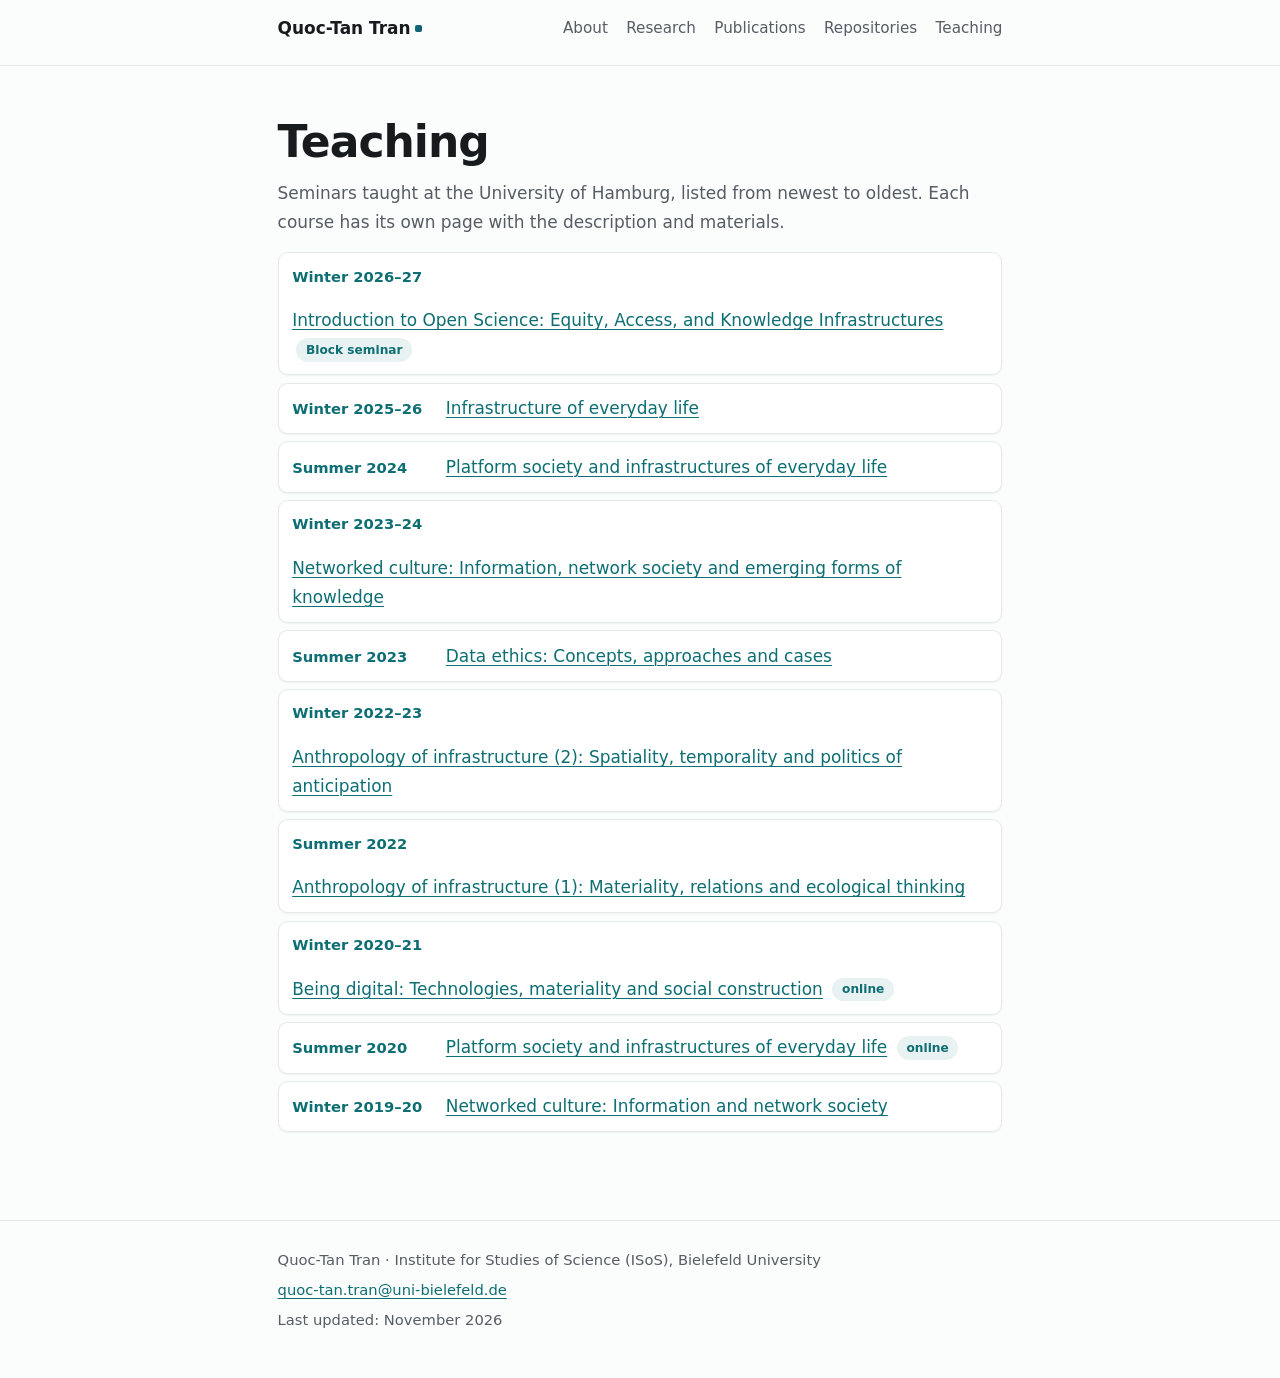
==== teaching/index.html @ 623a3fcb "Add teaching overview and per-course pages (10 courses, newest to oldest)" ====
<!doctype html>
<html lang="en">
<head>
  <meta charset="utf-8">
  <meta name="viewport" content="width=device-width, initial-scale=1">
  <title>Teaching · Quoc-Tan Tran</title>
  <meta name="description" content="Seminars taught by Quoc-Tan Tran at the University of Hamburg, from newest to oldest: open science, data ethics, platform society, networked culture, and the anthropology of infrastructure.">
  <link rel="stylesheet" href="../style.css">
</head>
<body>
  <a class="skip" href="#main">Skip to content</a>

  <header class="site-header">
    <div class="wrap header-inner">
      <a class="site-name" href="../index.html">Quoc-Tan Tran</a>
      <nav aria-label="Main navigation">
        <ul>
          <li><a href="../index.html#about">About</a></li>
          <li><a href="../index.html#research">Research</a></li>
          <li><a href="../index.html#publications">Publications</a></li>
          <li><a href="../index.html#repositories">Repositories</a></li>
          <li><a href="index.html">Teaching</a></li>
        </ul>
      </nav>
    </div>
  </header>

  <main id="main" class="wrap">
    <section id="teaching" aria-labelledby="teaching-heading">
      <h1 id="teaching-heading">Teaching</h1>
      <p class="meta">Seminars taught at the University of Hamburg, listed from newest to oldest. Each course has its own page with the description and materials.</p>

      <ul class="course-list">
        <li>
          <span class="term">Winter 2026–27</span>
          <span><a href="open-science-w2627/index.html">Introduction to Open Science: Equity, Access, and Knowledge Infrastructures</a> <span class="tag">Block seminar</span></span>
        </li>
        <li>
          <span class="term">Winter 2025–26</span>
          <span><a href="infrastructure-everyday-life-w2526/index.html">Infrastructure of everyday life</a></span>
        </li>
        <li>
          <span class="term">Summer 2024</span>
          <span><a href="platform-society-s2024/index.html">Platform society and infrastructures of everyday life</a></span>
        </li>
        <li>
          <span class="term">Winter 2023–24</span>
          <span><a href="networked-culture-w2324/index.html">Networked culture: Information, network society and emerging forms of knowledge</a></span>
        </li>
        <li>
          <span class="term">Summer 2023</span>
          <span><a href="data-ethics-s2023/index.html">Data ethics: Concepts, approaches and cases</a></span>
        </li>
        <li>
          <span class="term">Winter 2022–23</span>
          <span><a href="anthropology-infrastructure-2-w2223/index.html">Anthropology of infrastructure (2): Spatiality, temporality and politics of anticipation</a></span>
        </li>
        <li>
          <span class="term">Summer 2022</span>
          <span><a href="anthropology-infrastructure-1-s2022/index.html">Anthropology of infrastructure (1): Materiality, relations and ecological thinking</a></span>
        </li>
        <li>
          <span class="term">Winter 2020–21</span>
          <span><a href="being-digital-w2021/index.html">Being digital: Technologies, materiality and social construction</a> <span class="tag">online</span></span>
        </li>
        <li>
          <span class="term">Summer 2020</span>
          <span><a href="platform-society-s2020/index.html">Platform society and infrastructures of everyday life</a> <span class="tag">online</span></span>
        </li>
        <li>
          <span class="term">Winter 2019–20</span>
          <span><a href="networked-culture-w1920/index.html">Networked culture: Information and network society</a></span>
        </li>
      </ul>
    </section>
  </main>

  <footer class="site-footer">
    <div class="wrap">
      <p>Quoc-Tan Tran · Institute for Studies of Science (ISoS), Bielefeld University</p>
      <p><a href="mailto:quoc-tan.tran@uni-bielefeld.de">quoc-tan.tran@uni-bielefeld.de</a></p>
      <p>Last updated: November 2026</p>
    </div>
  </footer>
</body>
</html>
---- style.css ----
/* ==========================================================================
   qtan-tran.github.io — shared stylesheet (v2, "modern academic")
   Plain CSS, no external dependencies, system fonts only.
   Light + dark (prefers-color-scheme), responsive, print-friendly.
   Design: strong typographic hierarchy, teal accent used deliberately,
   cards + chips + gradient hairlines. No JavaScript.
   ========================================================================== */

/* --- Design tokens ------------------------------------------------------ */
:root {
  --measure: 48rem;
  --bg: #fbfcfc;
  --fg: #171b1e;
  --muted: #565d64;
  --faint: #8d949b;
  --accent: #0d6e73;
  --accent-2: #12577e;
  --accent-soft: rgba(13, 110, 115, 0.09);
  --card: #ffffff;
  --border: #e6e9ea;
  --shadow: 0 1px 2px rgba(23, 27, 30, 0.05);
  --shadow-hover: 0 10px 28px rgba(13, 110, 115, 0.13);
  --gradient: linear-gradient(100deg, var(--accent), var(--accent-2));
}

@media (prefers-color-scheme: dark) {
  :root {
    --bg: #101416;
    --fg: #e6e9eb;
    --muted: #a2aab0;
    --faint: #6b7278;
    --accent: #56c2c7;
    --accent-2: #6ea3d8;
    --accent-soft: rgba(86, 194, 199, 0.12);
    --card: #161b1e;
    --border: #272d31;
    --shadow: 0 1px 2px rgba(0, 0, 0, 0.3);
    --shadow-hover: 0 10px 28px rgba(0, 0, 0, 0.45);
  }
}

/* --- Base ---------------------------------------------------------------- */
* { box-sizing: border-box; }

html {
  -webkit-text-size-adjust: 100%;
  scroll-behavior: smooth;
}

body {
  margin: 0;
  font-family: system-ui, -apple-system, "Segoe UI", Roboto, "Helvetica Neue",
    Arial, "Noto Sans", sans-serif;
  font-size: 1.06rem;
  line-height: 1.7;
  color: var(--fg);
  background: var(--bg);
}

.wrap { max-width: var(--measure); margin: 0 auto; padding: 0 1.35rem; }

a {
  color: var(--accent);
  text-underline-offset: 0.2em;
  text-decoration-thickness: 1px;
  transition: color 0.15s ease, text-decoration-thickness 0.15s ease;
}
a:hover { text-decoration-thickness: 2px; }

h1, h2, h3 { line-height: 1.22; font-weight: 650; letter-spacing: -0.012em; }
h1 { font-size: clamp(2.05rem, 5vw, 2.75rem); margin: 0 0 0.6rem; letter-spacing: -0.022em; }
h2 {
  font-size: 1.32rem;
  margin: 3.2rem 0 1.1rem;
  display: flex;
  align-items: center;
  gap: 0.65rem;
}
h2::before {
  content: "";
  width: 1.7rem;
  height: 0.28rem;
  border-radius: 2px;
  background: var(--gradient);
  flex: none;
}
h3 { font-size: 1.04rem; margin: 1.9rem 0 0.6rem; }

p { margin: 0 0 1rem; }
ul, ol { margin: 0 0 1rem; padding-left: 1.45rem; }
li { margin-bottom: 0.55rem; }

.meta, .project-meta, .course-meta { color: var(--muted); }
em { font-style: italic; }
strong { font-weight: 650; }

/* --- Skip link ----------------------------------------------------------- */
.skip {
  position: absolute; left: -9999px; top: 0;
  background: var(--accent); color: #fff;
  padding: 0.5rem 1rem; z-index: 10; border-radius: 0 0 0.45rem 0;
}
.skip:focus { left: 0; }

/* --- Header / navigation (sticky, translucent) ---------------------------- */
.site-header {
  position: sticky; top: 0; z-index: 5;
  background: rgba(251, 252, 252, 0.86);
  -webkit-backdrop-filter: blur(10px);
  backdrop-filter: blur(10px);
  border-bottom: 1px solid var(--border);
  padding: 0.85rem 0;
}
@media (prefers-color-scheme: dark) {
  .site-header { background: rgba(16, 20, 22, 0.86); }
}
.header-inner {
  display: flex; flex-wrap: wrap; gap: 0.75rem 1.5rem;
  align-items: baseline; justify-content: space-between;
}
.site-name { font-weight: 700; text-decoration: none; color: var(--fg); font-size: 1.06rem; }
.site-name::after {
  content: "";
  display: inline-block;
  width: 0.42em; height: 0.42em; margin-left: 0.28em;
  border-radius: 2px;
  background: var(--gradient);
  vertical-align: 0.08em;
}
.site-header nav ul {
  list-style: none; display: flex; flex-wrap: wrap; gap: 0.2rem 1.15rem;
  margin: 0; padding: 0; font-size: 0.95rem;
}
.site-header nav a {
  text-decoration: none; color: var(--muted);
  padding: 0.15rem 0;
  border-bottom: 2px solid transparent;
  transition: color 0.15s ease, border-color 0.15s ease;
}
.site-header nav a:hover, .site-header nav a:focus {
  color: var(--accent);
  border-bottom-color: var(--accent);
}

/* --- Hero ------------------------------------------------------------------ */
main.wrap { padding-top: 3.1rem; padding-bottom: 4.5rem; }

.hero { margin-bottom: 1.2rem; }
.kicker {
  color: var(--accent);
  font-size: 0.86rem;
  font-weight: 650;
  letter-spacing: 0.09em;
  text-transform: uppercase;
  margin: 0 0 0.65rem;
}
.hero h1 {
  margin-bottom: 0.7rem;
  padding-bottom: 0.85rem;
  position: relative;
}
.hero h1::after {
  content: "";
  position: absolute; left: 0; bottom: 0;
  width: 4.2rem; height: 0.3rem;
  border-radius: 2px;
  background: var(--gradient);
}
.bio-lede { font-size: 1.12rem; color: var(--muted); max-width: 40rem; }

.chip-row { display: flex; flex-wrap: wrap; gap: 0.55rem; margin: 1.4rem 0 0; }
.chip {
  display: inline-flex; align-items: center; gap: 0.4em;
  border: 1px solid var(--border);
  border-radius: 999px;
  padding: 0.34rem 0.95rem;
  font-size: 0.92rem;
  text-decoration: none;
  color: var(--fg);
  background: var(--card);
  box-shadow: var(--shadow);
  transition: color 0.15s ease, border-color 0.15s ease, transform 0.15s ease;
}
.chip:hover {
  color: var(--accent);
  border-color: var(--accent);
  transform: translateY(-1px);
}

/* --- Projects (cards) ------------------------------------------------------- */
.project {
  position: relative; overflow: hidden;
  background: var(--card);
  border: 1px solid var(--border);
  border-radius: 0.75rem;
  padding: 1.45rem 1.55rem 1.25rem;
  margin-bottom: 1.25rem;
  box-shadow: var(--shadow);
  transition: transform 0.18s ease, box-shadow 0.18s ease;
}
.project::before {
  content: "";
  position: absolute; inset: 0 0 auto 0; height: 3px;
  background: var(--gradient);
}
.project:hover { transform: translateY(-2px); box-shadow: var(--shadow-hover); }
.project h3 { margin: 0 0 0.3rem; font-size: 1.12rem; }
.project-meta { font-size: 0.9rem; margin-bottom: 0.7rem; }
.pill {
  display: inline-block;
  font-size: 0.76rem; font-weight: 650; letter-spacing: 0.04em;
  text-transform: uppercase;
  color: var(--accent);
  background: var(--accent-soft);
  border-radius: 999px;
  padding: 0.12rem 0.7rem;
  margin-left: 0.45em;
  vertical-align: 0.12em;
  white-space: nowrap;
}

/* --- Publications ----------------------------------------------------------- */
.pub-note { font-size: 0.92rem; color: var(--muted); }
.pub-group { margin-bottom: 0.4rem; }
.pub-group > ul { list-style: none; padding-left: 0; }
.pub-group > ul > li {
  padding-left: 1.15rem; position: relative; margin-bottom: 0.85rem;
}
.pub-group > ul > li::before {
  content: ""; position: absolute; left: 0; top: 0.78em;
  width: 0.42rem; height: 0.42rem; border-radius: 2px;
  background: var(--accent-soft);
  border: 1.5px solid var(--accent);
}
.tag {
  display: inline-block; font-size: 0.76rem; font-weight: 600;
  color: var(--accent); background: var(--accent-soft);
  border-radius: 999px; padding: 0.1rem 0.6rem;
  margin-left: 0.35em; vertical-align: 0.12em;
  white-space: nowrap;
}

/* --- Repositories ------------------------------------------------------------ */
.repo-list { list-style: none; padding: 0; }
.repo-list > li {
  background: var(--card);
  border: 1px solid var(--border);
  border-radius: 0.75rem;
  padding: 1.3rem 1.5rem 1.1rem;
  margin-bottom: 1rem;
  box-shadow: var(--shadow);
  transition: transform 0.18s ease, box-shadow 0.18s ease;
}
.repo-list > li:hover { transform: translateY(-2px); box-shadow: var(--shadow-hover); }
.repo-list h3 { margin: 0 0 0.45rem; font-size: 1.08rem; }
.repo-list h3 a { text-decoration: none; color: var(--fg); }
.repo-list h3 a:hover { color: var(--accent); }
.repo-list .links { margin: 0.5rem 0 0; display: flex; flex-wrap: wrap; gap: 0.4rem 1.1rem; }

/* --- Teaching ------------------------------------------------------------------ */
.course-list { list-style: none; padding: 0; }
.course-list > li {
  display: flex; gap: 1.1rem; flex-wrap: wrap; align-items: baseline;
  padding: 0.65rem 0.85rem;
  margin-bottom: 0.45rem;
  border: 1px solid var(--border);
  border-radius: 0.6rem;
  background: var(--card);
  box-shadow: var(--shadow);
  transition: border-color 0.15s ease;
}
.course-list > li:hover { border-color: var(--accent); }
.course-list .term { flex: 0 0 8.5rem; color: var(--accent); font-weight: 650; font-size: 0.92rem; }
.placeholder-note { color: var(--muted); font-style: italic; }
.breadcrumb { margin: 0 0 1.6rem; font-size: 0.95rem; }
.breadcrumb a { text-decoration: none; }
.breadcrumb a::before { content: "← "; color: var(--muted); }
.breadcrumb a:hover::before { color: var(--accent); }

/* --- Footer ---------------------------------------------------------------------- */
.site-footer {
  border-top: 1px solid var(--border);
  padding: 1.6rem 0 2.6rem;
  color: var(--muted); font-size: 0.92rem;
}
.site-footer p { margin: 0 0 0.3rem; }

/* --- Responsive -------------------------------------------------------------------- */
@media (max-width: 30rem) {
  .header-inner { flex-direction: column; gap: 0.5rem; }
  .course-list .term { flex-basis: 100%; }
  .project { padding: 1.2rem 1.15rem 1.05rem; }
}

/* --- Print --------------------------------------------------------------------------- */
@media print {
  body { font-size: 10.5pt; color: #000; background: #fff; }
  .skip, .site-header, .chip-row { display: none; }
  a { color: #000; }
  main a[href^="http"]::after { content: " <" attr(href) ">"; font-size: 0.85em; color: #333; }
  .project, .repo-list > li, .course-list > li {
    border: 0.5pt solid #ccc; box-shadow: none; break-inside: avoid;
  }
  h2 { break-after: avoid; }
  li { break-inside: avoid; }
}

@media (prefers-reduced-motion: reduce) {
  html { scroll-behavior: auto; }
  * { transition: none !important; }
}
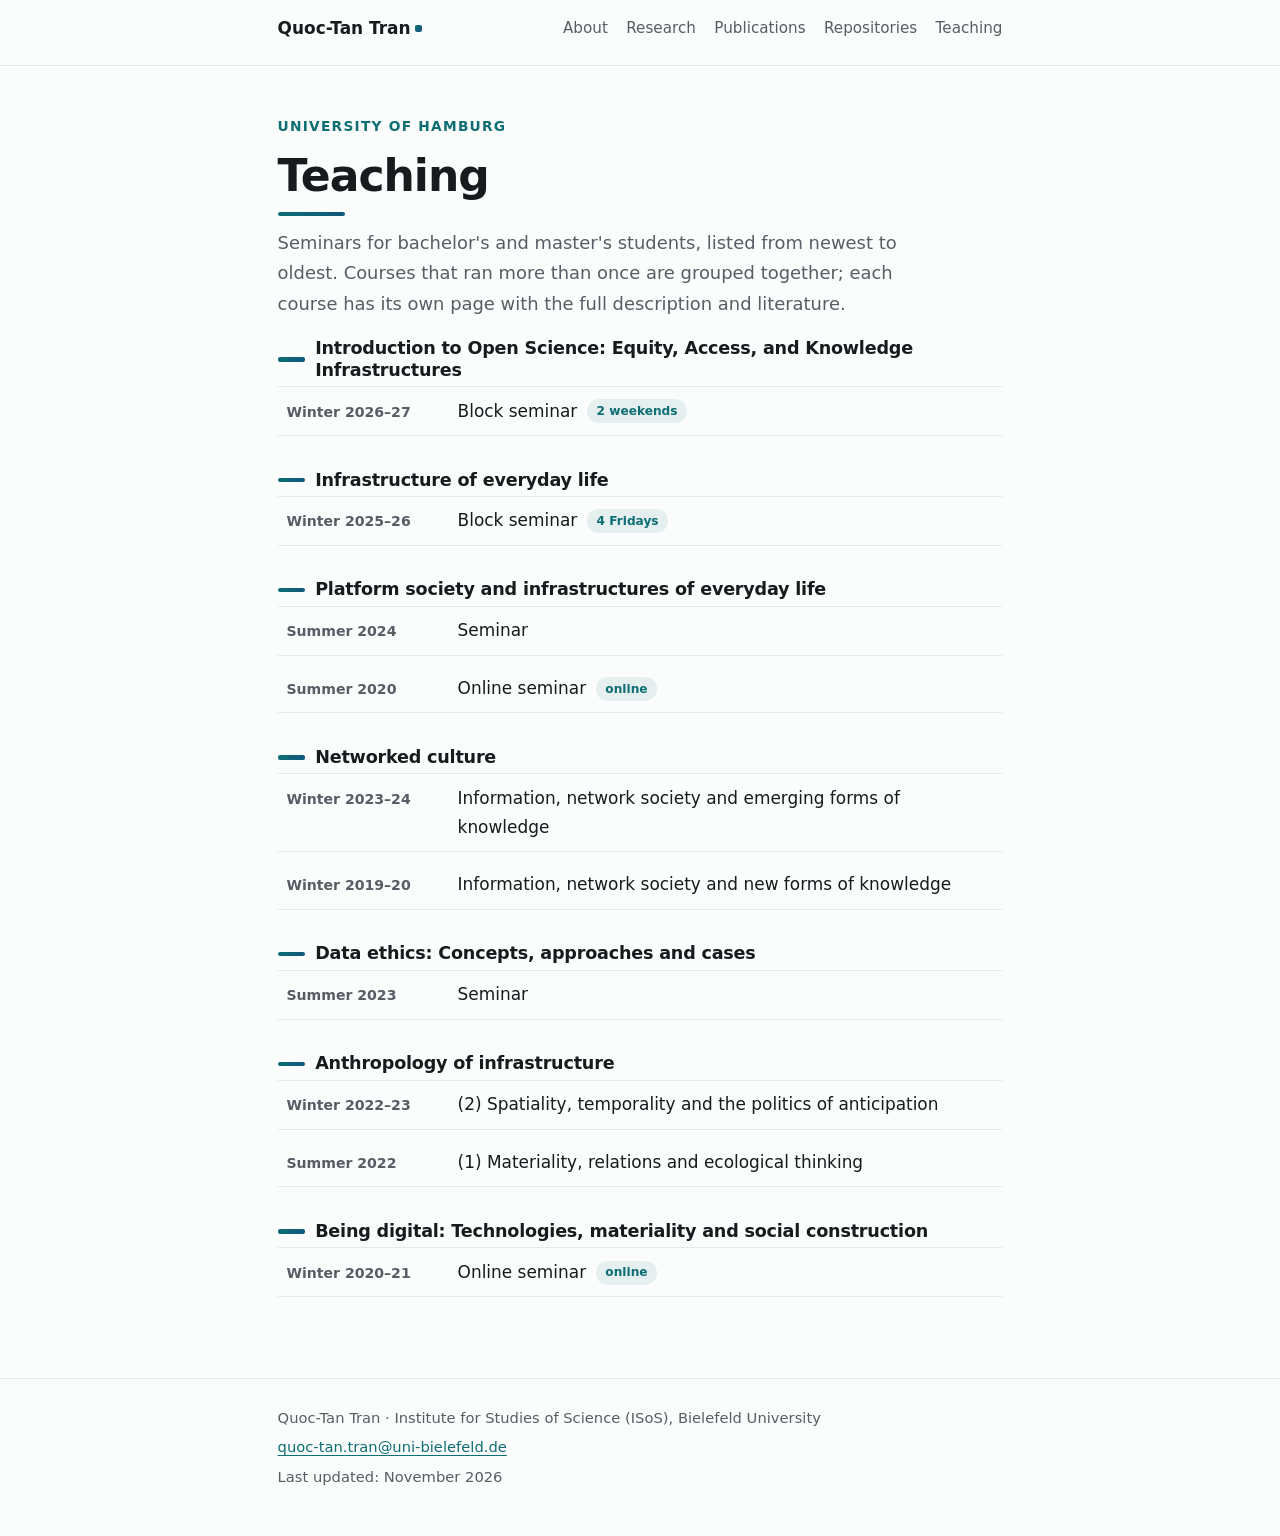
==== commit 12381b9a: "Redesign teaching index (grouped course rows); fill course descriptions for 8 seminars" ====
--- a/teaching/index.html
+++ b/teaching/index.html
@@ -27,51 +27,115 @@
 
   <main id="main" class="wrap">
     <section id="teaching" aria-labelledby="teaching-heading">
-      <h1 id="teaching-heading">Teaching</h1>
-      <p class="meta">Seminars taught at the University of Hamburg, listed from newest to oldest. Each course has its own page with the description and materials.</p>
+      <div class="hero">
+        <p class="kicker">University of Hamburg</p>
+        <h1 id="teaching-heading">Teaching</h1>
+        <p class="bio-lede">Seminars for bachelor's and master's students, listed from newest to oldest. Courses that ran more than once are grouped together; each course has its own page with the full description and literature.</p>
+      </div>
 
-      <ul class="course-list">
-        <li>
-          <span class="term">Winter 2026–27</span>
-          <span><a href="open-science-w2627/index.html">Introduction to Open Science: Equity, Access, and Knowledge Infrastructures</a> <span class="tag">Block seminar</span></span>
-        </li>
-        <li>
-          <span class="term">Winter 2025–26</span>
-          <span><a href="infrastructure-everyday-life-w2526/index.html">Infrastructure of everyday life</a></span>
-        </li>
-        <li>
-          <span class="term">Summer 2024</span>
-          <span><a href="platform-society-s2024/index.html">Platform society and infrastructures of everyday life</a></span>
-        </li>
-        <li>
-          <span class="term">Winter 2023–24</span>
-          <span><a href="networked-culture-w2324/index.html">Networked culture: Information, network society and emerging forms of knowledge</a></span>
-        </li>
-        <li>
-          <span class="term">Summer 2023</span>
-          <span><a href="data-ethics-s2023/index.html">Data ethics: Concepts, approaches and cases</a></span>
-        </li>
-        <li>
-          <span class="term">Winter 2022–23</span>
-          <span><a href="anthropology-infrastructure-2-w2223/index.html">Anthropology of infrastructure (2): Spatiality, temporality and politics of anticipation</a></span>
-        </li>
-        <li>
-          <span class="term">Summer 2022</span>
-          <span><a href="anthropology-infrastructure-1-s2022/index.html">Anthropology of infrastructure (1): Materiality, relations and ecological thinking</a></span>
-        </li>
-        <li>
-          <span class="term">Winter 2020–21</span>
-          <span><a href="being-digital-w2021/index.html">Being digital: Technologies, materiality and social construction</a> <span class="tag">online</span></span>
-        </li>
-        <li>
-          <span class="term">Summer 2020</span>
-          <span><a href="platform-society-s2020/index.html">Platform society and infrastructures of everyday life</a> <span class="tag">online</span></span>
-        </li>
-        <li>
-          <span class="term">Winter 2019–20</span>
-          <span><a href="networked-culture-w1920/index.html">Networked culture: Information and network society</a></span>
-        </li>
-      </ul>
+      <div class="course-index">
+        <section class="course-group" aria-labelledby="cg-open-science">
+          <h2 id="cg-open-science">Introduction to Open Science: Equity, Access, and Knowledge Infrastructures</h2>
+          <ul class="course-rows">
+            <li>
+              <a href="open-science-w2627/index.html">
+                <span class="term">Winter 2026–27</span>
+                <span class="row-title">Block seminar <span class="tag">2 weekends</span></span>
+              </a>
+            </li>
+          </ul>
+        </section>
+
+        <section class="course-group" aria-labelledby="cg-infra">
+          <h2 id="cg-infra">Infrastructure of everyday life</h2>
+          <ul class="course-rows">
+            <li>
+              <a href="infrastructure-everyday-life-w2526/index.html">
+                <span class="term">Winter 2025–26</span>
+                <span class="row-title">Block seminar <span class="tag">4 Fridays</span></span>
+              </a>
+            </li>
+          </ul>
+        </section>
+
+        <section class="course-group" aria-labelledby="cg-platform">
+          <h2 id="cg-platform">Platform society and infrastructures of everyday life</h2>
+          <ul class="course-rows">
+            <li>
+              <a href="platform-society-s2024/index.html">
+                <span class="term">Summer 2024</span>
+                <span class="row-title">Seminar</span>
+              </a>
+            </li>
+            <li>
+              <a href="platform-society-s2020/index.html">
+                <span class="term">Summer 2020</span>
+                <span class="row-title">Online seminar <span class="tag">online</span></span>
+              </a>
+            </li>
+          </ul>
+        </section>
+
+        <section class="course-group" aria-labelledby="cg-networked">
+          <h2 id="cg-networked">Networked culture</h2>
+          <ul class="course-rows">
+            <li>
+              <a href="networked-culture-w2324/index.html">
+                <span class="term">Winter 2023–24</span>
+                <span class="row-title">Information, network society and emerging forms of knowledge</span>
+              </a>
+            </li>
+            <li>
+              <a href="networked-culture-w1920/index.html">
+                <span class="term">Winter 2019–20</span>
+                <span class="row-title">Information, network society and new forms of knowledge</span>
+              </a>
+            </li>
+          </ul>
+        </section>
+
+        <section class="course-group" aria-labelledby="cg-data-ethics">
+          <h2 id="cg-data-ethics">Data ethics: Concepts, approaches and cases</h2>
+          <ul class="course-rows">
+            <li>
+              <a href="data-ethics-s2023/index.html">
+                <span class="term">Summer 2023</span>
+                <span class="row-title">Seminar</span>
+              </a>
+            </li>
+          </ul>
+        </section>
+
+        <section class="course-group" aria-labelledby="cg-anthro-infra">
+          <h2 id="cg-anthro-infra">Anthropology of infrastructure</h2>
+          <ul class="course-rows">
+            <li>
+              <a href="anthropology-infrastructure-2-w2223/index.html">
+                <span class="term">Winter 2022–23</span>
+                <span class="row-title">(2) Spatiality, temporality and the politics of anticipation</span>
+              </a>
+            </li>
+            <li>
+              <a href="anthropology-infrastructure-1-s2022/index.html">
+                <span class="term">Summer 2022</span>
+                <span class="row-title">(1) Materiality, relations and ecological thinking</span>
+              </a>
+            </li>
+          </ul>
+        </section>
+
+        <section class="course-group" aria-labelledby="cg-being-digital">
+          <h2 id="cg-being-digital">Being digital: Technologies, materiality and social construction</h2>
+          <ul class="course-rows">
+            <li>
+              <a href="being-digital-w2021/index.html">
+                <span class="term">Winter 2020–21</span>
+                <span class="row-title">Online seminar <span class="tag">online</span></span>
+              </a>
+            </li>
+          </ul>
+        </section>
+      </div>
     </section>
   </main>
 
--- a/style.css
+++ b/style.css
@@ -257,20 +257,39 @@
 .repo-list h3 a:hover { color: var(--accent); }
 .repo-list .links { margin: 0.5rem 0 0; display: flex; flex-wrap: wrap; gap: 0.4rem 1.1rem; }
 
-/* --- Teaching ------------------------------------------------------------------ */
-.course-list { list-style: none; padding: 0; }
-.course-list > li {
-  display: flex; gap: 1.1rem; flex-wrap: wrap; align-items: baseline;
-  padding: 0.65rem 0.85rem;
-  margin-bottom: 0.45rem;
-  border: 1px solid var(--border);
-  border-radius: 0.6rem;
-  background: var(--card);
-  box-shadow: var(--shadow);
-  transition: border-color 0.15s ease;
-}
-.course-list > li:hover { border-color: var(--accent); }
-.course-list .term { flex: 0 0 8.5rem; color: var(--accent); font-weight: 650; font-size: 0.92rem; }
+/* --- Teaching (course index: grouped rows) ------------------------------------ */
+.course-index { margin-top: 0.6rem; }
+.course-group { margin: 0; }
+.course-group > h2 {
+  font-size: 1.1rem;
+  margin: 2.1rem 0 0.3rem;
+}
+.course-group:first-child > h2 { margin-top: 0.4rem; }
+.course-rows { list-style: none; padding: 0; margin: 0; border-top: 1px solid var(--border); }
+.course-rows > li { border-bottom: 1px solid var(--border); }
+.course-rows a {
+  display: grid;
+  grid-template-columns: 9.5rem 1fr;
+  column-gap: 1.2rem;
+  align-items: baseline;
+  padding: 0.6rem 0.55rem;
+  margin: 0;
+  text-decoration: none;
+  border-radius: 0.45rem;
+  transition: background 0.15s ease;
+}
+.course-rows a:hover, .course-rows a:focus-visible {
+  background: var(--accent-soft);
+}
+.course-rows .term {
+  color: var(--muted);
+  font-size: 0.88rem;
+  font-weight: 600;
+  font-variant-numeric: tabular-nums;
+  white-space: nowrap;
+}
+.course-rows .row-title { color: var(--fg); }
+.course-rows a:hover .row-title, .course-rows a:focus-visible .row-title { color: var(--accent); }
 .placeholder-note { color: var(--muted); font-style: italic; }
 .breadcrumb { margin: 0 0 1.6rem; font-size: 0.95rem; }
 .breadcrumb a { text-decoration: none; }
@@ -288,7 +307,7 @@
 /* --- Responsive -------------------------------------------------------------------- */
 @media (max-width: 30rem) {
   .header-inner { flex-direction: column; gap: 0.5rem; }
-  .course-list .term { flex-basis: 100%; }
+  .course-rows a { grid-template-columns: 1fr; row-gap: 0.1rem; padding: 0.55rem 0.4rem; }
   .project { padding: 1.2rem 1.15rem 1.05rem; }
 }
 
@@ -298,9 +317,11 @@
   .skip, .site-header, .chip-row { display: none; }
   a { color: #000; }
   main a[href^="http"]::after { content: " <" attr(href) ">"; font-size: 0.85em; color: #333; }
-  .project, .repo-list > li, .course-list > li {
-    border: 0.5pt solid #ccc; box-shadow: none; break-inside: avoid;
-  }
+  .project, .repo-list > li { border: 0.5pt solid #ccc; box-shadow: none; break-inside: avoid; }
+  .course-rows a { padding: 0.2rem 0; }
+  .course-rows { border-top: 0.5pt solid #ccc; }
+  .course-rows > li { border-bottom: 0.5pt solid #ccc; }
+  .course-group > h2 { margin: 1.2rem 0 0.2rem; }
   h2 { break-after: avoid; }
   li { break-inside: avoid; }
 }
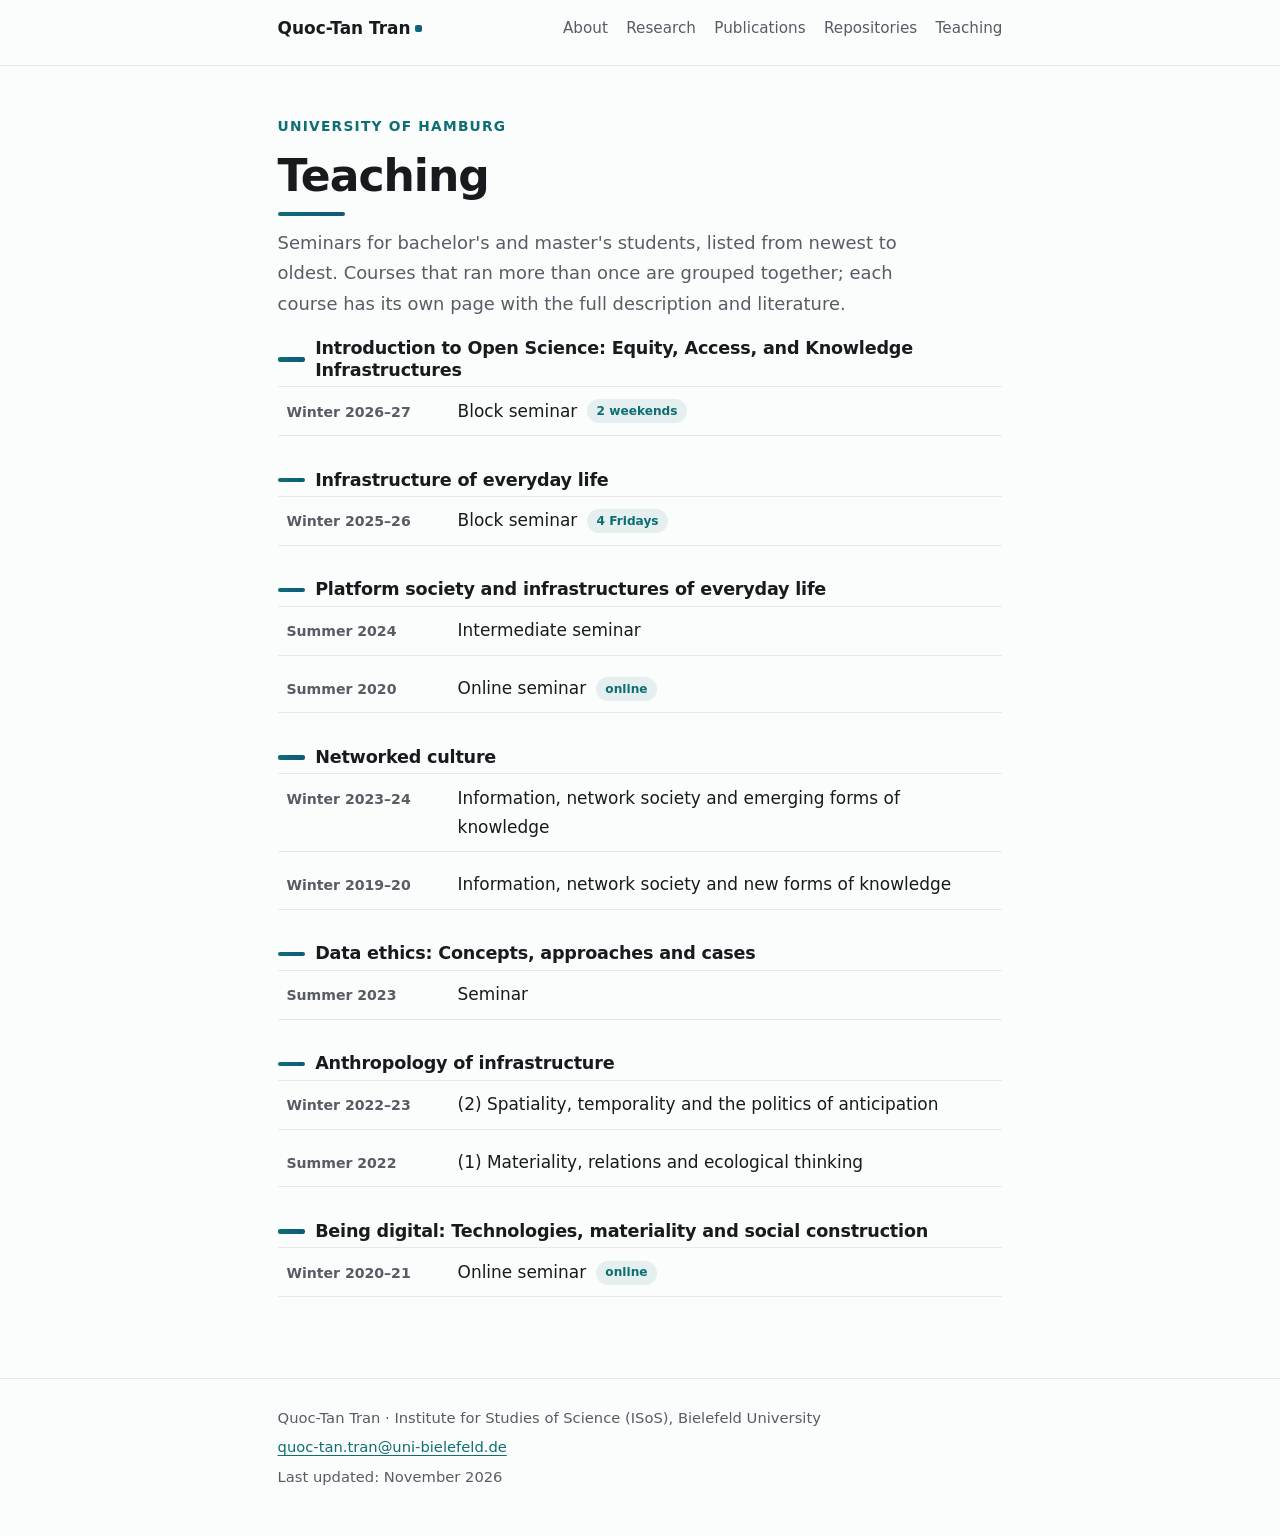
==== commit 1856792f: "Add Platform society (Summer 2024) course description from STINE details" ====
--- a/teaching/index.html
+++ b/teaching/index.html
@@ -64,7 +64,7 @@
             <li>
               <a href="platform-society-s2024/index.html">
                 <span class="term">Summer 2024</span>
-                <span class="row-title">Seminar</span>
+                <span class="row-title">Intermediate seminar</span>
               </a>
             </li>
             <li>
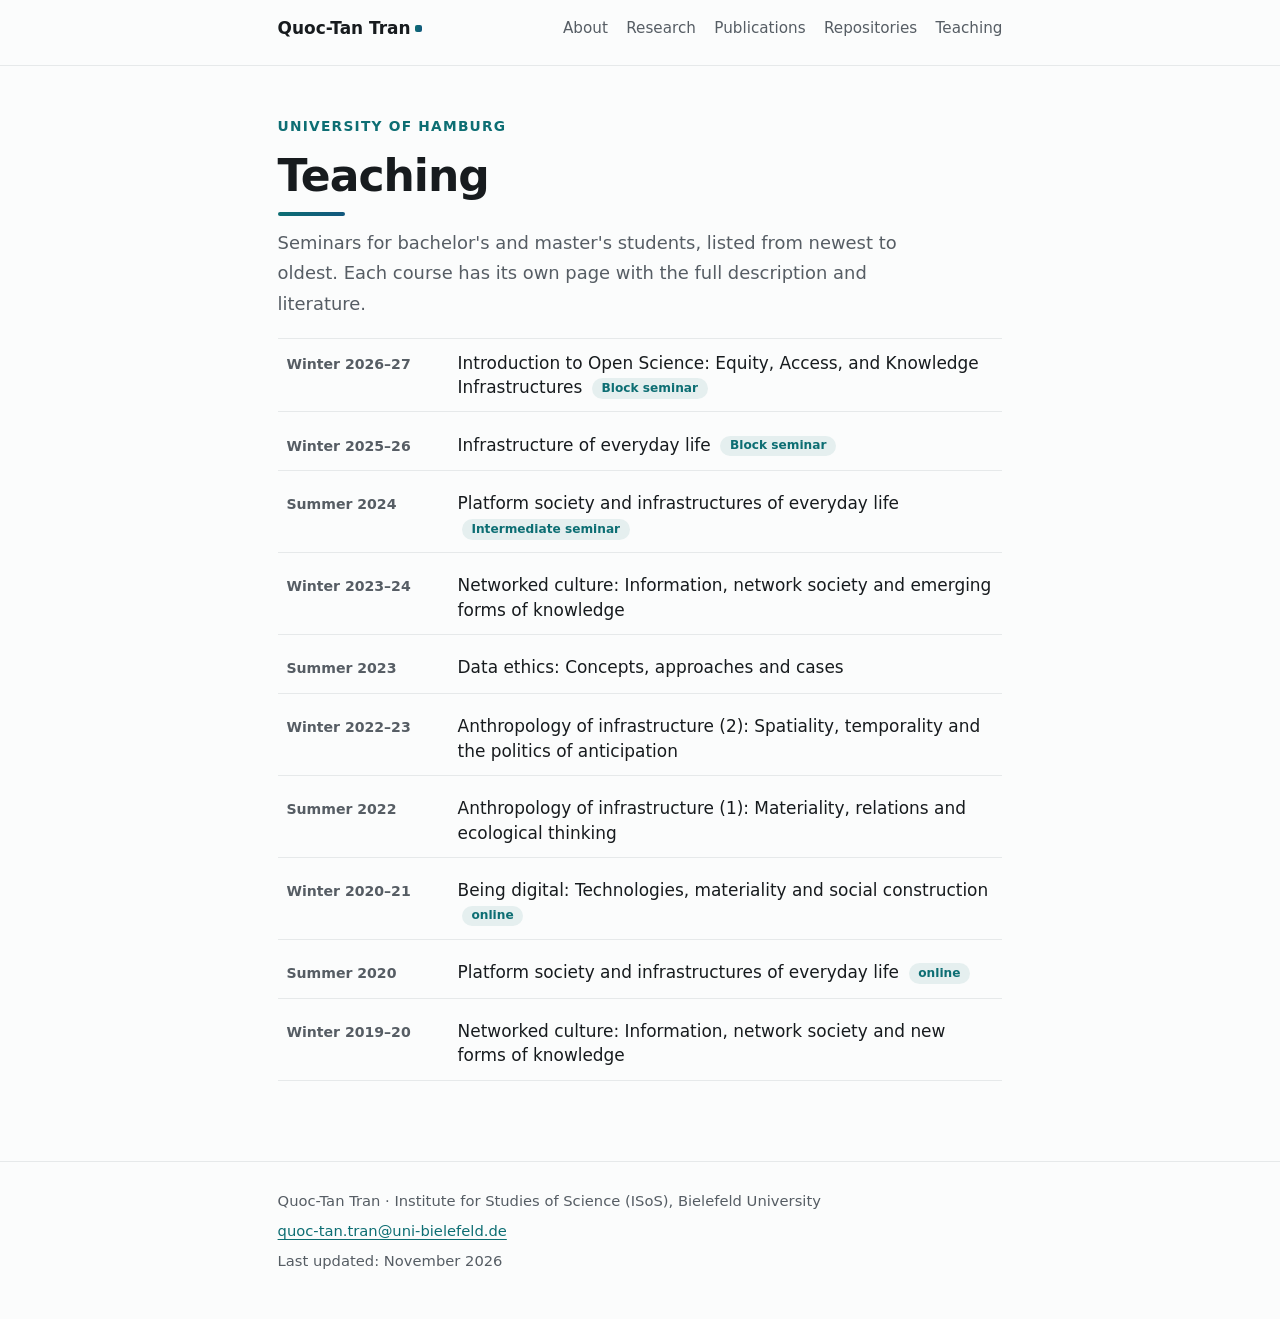
==== commit 6164d7d3: "Teaching index: flat list with one row per course (no grouping)" ====
--- a/teaching/index.html
+++ b/teaching/index.html
@@ -30,112 +30,71 @@
       <div class="hero">
         <p class="kicker">University of Hamburg</p>
         <h1 id="teaching-heading">Teaching</h1>
-        <p class="bio-lede">Seminars for bachelor's and master's students, listed from newest to oldest. Courses that ran more than once are grouped together; each course has its own page with the full description and literature.</p>
+        <p class="bio-lede">Seminars for bachelor's and master's students, listed from newest to oldest. Each course has its own page with the full description and literature.</p>
       </div>
 
-      <div class="course-index">
-        <section class="course-group" aria-labelledby="cg-open-science">
-          <h2 id="cg-open-science">Introduction to Open Science: Equity, Access, and Knowledge Infrastructures</h2>
-          <ul class="course-rows">
-            <li>
-              <a href="open-science-w2627/index.html">
-                <span class="term">Winter 2026–27</span>
-                <span class="row-title">Block seminar <span class="tag">2 weekends</span></span>
-              </a>
-            </li>
-          </ul>
-        </section>
-
-        <section class="course-group" aria-labelledby="cg-infra">
-          <h2 id="cg-infra">Infrastructure of everyday life</h2>
-          <ul class="course-rows">
-            <li>
-              <a href="infrastructure-everyday-life-w2526/index.html">
-                <span class="term">Winter 2025–26</span>
-                <span class="row-title">Block seminar <span class="tag">4 Fridays</span></span>
-              </a>
-            </li>
-          </ul>
-        </section>
-
-        <section class="course-group" aria-labelledby="cg-platform">
-          <h2 id="cg-platform">Platform society and infrastructures of everyday life</h2>
-          <ul class="course-rows">
-            <li>
-              <a href="platform-society-s2024/index.html">
-                <span class="term">Summer 2024</span>
-                <span class="row-title">Intermediate seminar</span>
-              </a>
-            </li>
-            <li>
-              <a href="platform-society-s2020/index.html">
-                <span class="term">Summer 2020</span>
-                <span class="row-title">Online seminar <span class="tag">online</span></span>
-              </a>
-            </li>
-          </ul>
-        </section>
-
-        <section class="course-group" aria-labelledby="cg-networked">
-          <h2 id="cg-networked">Networked culture</h2>
-          <ul class="course-rows">
-            <li>
-              <a href="networked-culture-w2324/index.html">
-                <span class="term">Winter 2023–24</span>
-                <span class="row-title">Information, network society and emerging forms of knowledge</span>
-              </a>
-            </li>
-            <li>
-              <a href="networked-culture-w1920/index.html">
-                <span class="term">Winter 2019–20</span>
-                <span class="row-title">Information, network society and new forms of knowledge</span>
-              </a>
-            </li>
-          </ul>
-        </section>
-
-        <section class="course-group" aria-labelledby="cg-data-ethics">
-          <h2 id="cg-data-ethics">Data ethics: Concepts, approaches and cases</h2>
-          <ul class="course-rows">
-            <li>
-              <a href="data-ethics-s2023/index.html">
-                <span class="term">Summer 2023</span>
-                <span class="row-title">Seminar</span>
-              </a>
-            </li>
-          </ul>
-        </section>
-
-        <section class="course-group" aria-labelledby="cg-anthro-infra">
-          <h2 id="cg-anthro-infra">Anthropology of infrastructure</h2>
-          <ul class="course-rows">
-            <li>
-              <a href="anthropology-infrastructure-2-w2223/index.html">
-                <span class="term">Winter 2022–23</span>
-                <span class="row-title">(2) Spatiality, temporality and the politics of anticipation</span>
-              </a>
-            </li>
-            <li>
-              <a href="anthropology-infrastructure-1-s2022/index.html">
-                <span class="term">Summer 2022</span>
-                <span class="row-title">(1) Materiality, relations and ecological thinking</span>
-              </a>
-            </li>
-          </ul>
-        </section>
-
-        <section class="course-group" aria-labelledby="cg-being-digital">
-          <h2 id="cg-being-digital">Being digital: Technologies, materiality and social construction</h2>
-          <ul class="course-rows">
-            <li>
-              <a href="being-digital-w2021/index.html">
-                <span class="term">Winter 2020–21</span>
-                <span class="row-title">Online seminar <span class="tag">online</span></span>
-              </a>
-            </li>
-          </ul>
-        </section>
-      </div>
+      <ul class="course-rows course-rows-top">
+        <li>
+          <a href="open-science-w2627/index.html">
+            <span class="term">Winter 2026–27</span>
+            <span class="row-title">Introduction to Open Science: Equity, Access, and Knowledge Infrastructures <span class="tag">Block seminar</span></span>
+          </a>
+        </li>
+        <li>
+          <a href="infrastructure-everyday-life-w2526/index.html">
+            <span class="term">Winter 2025–26</span>
+            <span class="row-title">Infrastructure of everyday life <span class="tag">Block seminar</span></span>
+          </a>
+        </li>
+        <li>
+          <a href="platform-society-s2024/index.html">
+            <span class="term">Summer 2024</span>
+            <span class="row-title">Platform society and infrastructures of everyday life <span class="tag">Intermediate seminar</span></span>
+          </a>
+        </li>
+        <li>
+          <a href="networked-culture-w2324/index.html">
+            <span class="term">Winter 2023–24</span>
+            <span class="row-title">Networked culture: Information, network society and emerging forms of knowledge</span>
+          </a>
+        </li>
+        <li>
+          <a href="data-ethics-s2023/index.html">
+            <span class="term">Summer 2023</span>
+            <span class="row-title">Data ethics: Concepts, approaches and cases</span>
+          </a>
+        </li>
+        <li>
+          <a href="anthropology-infrastructure-2-w2223/index.html">
+            <span class="term">Winter 2022–23</span>
+            <span class="row-title">Anthropology of infrastructure (2): Spatiality, temporality and the politics of anticipation</span>
+          </a>
+        </li>
+        <li>
+          <a href="anthropology-infrastructure-1-s2022/index.html">
+            <span class="term">Summer 2022</span>
+            <span class="row-title">Anthropology of infrastructure (1): Materiality, relations and ecological thinking</span>
+          </a>
+        </li>
+        <li>
+          <a href="being-digital-w2021/index.html">
+            <span class="term">Winter 2020–21</span>
+            <span class="row-title">Being digital: Technologies, materiality and social construction <span class="tag">online</span></span>
+          </a>
+        </li>
+        <li>
+          <a href="platform-society-s2020/index.html">
+            <span class="term">Summer 2020</span>
+            <span class="row-title">Platform society and infrastructures of everyday life <span class="tag">online</span></span>
+          </a>
+        </li>
+        <li>
+          <a href="networked-culture-w1920/index.html">
+            <span class="term">Winter 2019–20</span>
+            <span class="row-title">Networked culture: Information, network society and new forms of knowledge</span>
+          </a>
+        </li>
+      </ul>
     </section>
   </main>
 
--- a/style.css
+++ b/style.css
@@ -257,22 +257,15 @@
 .repo-list h3 a:hover { color: var(--accent); }
 .repo-list .links { margin: 0.5rem 0 0; display: flex; flex-wrap: wrap; gap: 0.4rem 1.1rem; }
 
-/* --- Teaching (course index: grouped rows) ------------------------------------ */
-.course-index { margin-top: 0.6rem; }
-.course-group { margin: 0; }
-.course-group > h2 {
-  font-size: 1.1rem;
-  margin: 2.1rem 0 0.3rem;
-}
-.course-group:first-child > h2 { margin-top: 0.4rem; }
-.course-rows { list-style: none; padding: 0; margin: 0; border-top: 1px solid var(--border); }
+/* --- Teaching (flat course list: one row per course) ------------------------- */
+.course-rows { list-style: none; padding: 0; margin: 0.4rem 0 0; border-top: 1px solid var(--border); }
 .course-rows > li { border-bottom: 1px solid var(--border); }
 .course-rows a {
   display: grid;
   grid-template-columns: 9.5rem 1fr;
   column-gap: 1.2rem;
   align-items: baseline;
-  padding: 0.6rem 0.55rem;
+  padding: 0.72rem 0.55rem;
   margin: 0;
   text-decoration: none;
   border-radius: 0.45rem;
@@ -288,7 +281,7 @@
   font-variant-numeric: tabular-nums;
   white-space: nowrap;
 }
-.course-rows .row-title { color: var(--fg); }
+.course-rows .row-title { color: var(--fg); line-height: 1.45; }
 .course-rows a:hover .row-title, .course-rows a:focus-visible .row-title { color: var(--accent); }
 .placeholder-note { color: var(--muted); font-style: italic; }
 .breadcrumb { margin: 0 0 1.6rem; font-size: 0.95rem; }
@@ -321,7 +314,6 @@
   .course-rows a { padding: 0.2rem 0; }
   .course-rows { border-top: 0.5pt solid #ccc; }
   .course-rows > li { border-bottom: 0.5pt solid #ccc; }
-  .course-group > h2 { margin: 1.2rem 0 0.2rem; }
   h2 { break-after: avoid; }
   li { break-inside: avoid; }
 }
